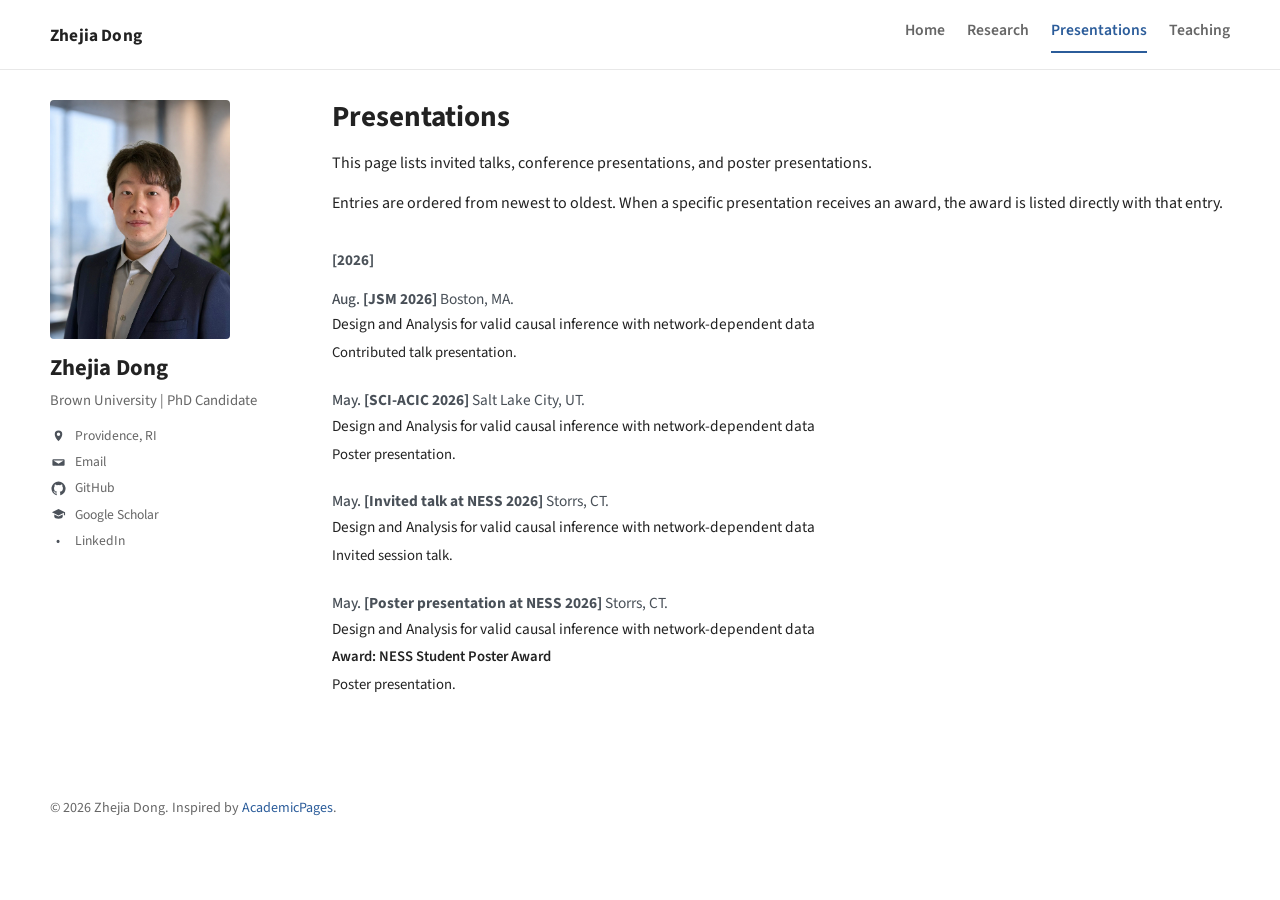
==== presentations.html @ 293a19c8 "backup: snapshot before markdown migration" ====
<!DOCTYPE html>
<html lang="en">
<head>
  <meta charset="UTF-8" />
  <meta name="viewport" content="width=device-width, initial-scale=1.0" />
  <title>Presentations | Zhejia Dong</title>
  <link rel="preconnect" href="https://fonts.googleapis.com">
  <link rel="preconnect" href="https://fonts.gstatic.com" crossorigin>
  <link href="https://fonts.googleapis.com/css2?family=Source+Sans+3:wght@400;600;700&display=swap" rel="stylesheet">
  <link rel="stylesheet" href="assets/style.css" />
</head>
<body data-page="presentations">
  <header class="site-header">
    <div class="site-header__inner">
      <a class="site-brand" href="index.html" data-brand-name>Zhejia Dong</a>
      <nav class="site-nav" aria-label="Main navigation">
        <a href="index.html" data-nav="home">Home</a>
        <a href="research.html" data-nav="research">Research</a>
        <a href="presentations.html" data-nav="presentations">Presentations</a>
        <a href="teaching.html" data-nav="teaching">Teaching</a>
      </nav>
    </div>
  </header>

  <main class="layout">
    <aside class="sidebar" aria-label="Profile sidebar">
      <div class="profile-card compact">
        <img class="profile-card__photo" src="assets/images/avatar-placeholder.svg" alt="Profile placeholder" data-profile-photo />
        <h1 class="profile-card__name" data-profile-name>Zhejia Dong</h1>
        <p class="profile-card__title" data-profile-title>Assistant Professor / Researcher</p>
        <ul class="profile-card__links" data-profile-links></ul>
      </div>
    </aside>

    <article class="content-column">
      <section class="content-panel">
        <h2 class="content-panel__title">Presentations</h2>
        <div class="rich-text" data-talks-overview></div>
      </section>

      <section class="content-panel">
        <div class="presentation-list" data-talk-list></div>
      </section>
    </article>
  </main>

  <footer class="site-footer">
    <p data-site-footer></p>
  </footer>

  <script src="assets/site-data.js"></script>
  <script src="assets/site.js"></script>
</body>
</html>
---- assets/style.css ----
:root {
  --bg: #ffffff;
  --text: #222222;
  --muted: #666666;
  --line: #e8e8e8;
  --accent: #2b5c9a;
  --max-width: 1180px;
  --sidebar-width: 240px;
}

* { box-sizing: border-box; }
html { scroll-behavior: smooth; }
body {
  margin: 0;
  font-family: 'Source Sans 3', -apple-system, BlinkMacSystemFont, 'Segoe UI', sans-serif;
  background: var(--bg);
  color: var(--text);
  line-height: 1.62;
}

a {
  color: var(--accent);
  text-decoration: none;
}

a:hover {
  text-decoration: underline;
}

.site-header {
  background: #ffffff;
  border-bottom: 1px solid var(--line);
}

.site-header__inner,
.layout,
.site-footer {
  width: min(calc(100% - 40px), var(--max-width));
  margin: 0 auto;
}

.site-header__inner {
  display: flex;
  justify-content: space-between;
  align-items: center;
  gap: 24px;
  padding: 18px 0 16px;
}

.site-brand {
  color: var(--text);
  font-size: 1.08rem;
  font-weight: 700;
  letter-spacing: 0.01em;
}

.site-nav {
  display: flex;
  flex-wrap: wrap;
  gap: 22px;
}

.site-nav a {
  color: var(--muted);
  font-size: 0.98rem;
  font-weight: 600;
  padding-bottom: 8px;
  border-bottom: 2px solid transparent;
}

.site-nav a.is-active {
  color: var(--accent);
  border-color: var(--accent);
}

.layout {
  display: grid;
  grid-template-columns: minmax(210px, var(--sidebar-width)) minmax(0, 1fr);
  gap: 42px;
  padding: 30px 0 54px;
  align-items: start;
}

.sidebar {
  position: sticky;
  top: 28px;
}

.profile-card {
  padding: 0;
}

.profile-card__photo {
  width: 100%;
  max-width: 180px;
  height: auto;
  display: block;
  margin: 0 0 16px;
  border-radius: 4px;
  object-fit: cover;
}

.profile-card__name {
  margin: 0 0 8px;
  font-size: 1.42rem;
  line-height: 1.15;
  font-weight: 700;
}

.profile-card__title {
  margin: 0 0 14px;
  color: var(--muted);
  font-size: 0.92rem;
}

.profile-card__links {
  list-style: none;
  margin: 0;
  padding: 0;
}

.profile-card__links li {
  display: flex;
  align-items: center;
  gap: 9px;
  margin: 0 0 8px;
  color: var(--muted);
  font-size: 0.85rem;
  line-height: 1.35;
}

.profile-card__links span.label {
  display: inline-block;
  min-width: 78px;
  color: var(--text);
  font-weight: 700;
}

.profile-card__links a {
  color: var(--muted);
}

.profile-card__links a:hover {
  color: var(--accent);
}

.profile-link-icon {
  display: inline-flex;
  width: 16px;
  min-width: 16px;
  justify-content: center;
  align-items: center;
  color: #4c525a;
  line-height: 1;
}

.profile-link-icon svg {
  width: 15px;
  height: 15px;
  fill: currentColor;
}

.profile-link-icon--text {
  font-size: 0.9rem;
  font-weight: 700;
}

.content-column {
  min-width: 0;
}

.content-panel {
  padding: 0;
  margin: 0 0 32px;
}

.hero-panel {
  margin-bottom: 28px;
}

.content-panel__title,
.content-panel__subtitle {
  margin: 0 0 16px;
  color: var(--text);
  line-height: 1.2;
}

.content-panel__title {
  font-size: 1.82rem;
  font-weight: 700;
}

.content-panel__subtitle {
  font-size: 1.28rem;
  font-weight: 700;
  margin-top: 26px;
}

.rich-text p {
  margin: 0 0 14px;
  font-size: 1rem;
}

.news-list {
  display: block;
}

.news-item {
  padding: 10px 0 16px;
  border-top: 1px solid var(--line);
}

.news-item:first-child {
  padding-top: 14px;
}

.news-item__lead {
  margin: 0;
  font-size: 0.98rem;
  line-height: 1.62;
}

.news-item__date {
  color: #555b63;
}

.news-item__label {
  font-weight: 700;
}

.news-item__details {
  margin: 6px 0 0 22px;
  padding-left: 18px;
  color: #4e555d;
  font-size: 0.96rem;
  font-style: italic;
}

.news-list--compact .news-item {
  padding: 8px 0 12px;
}

.news-list--compact .news-item__lead {
  font-size: 0.96rem;
}

.timeline-list,
.card-list {
  display: block;
}

.timeline-item,
.info-card {
  padding: 12px 0 14px;
  border: 0;
  border-bottom: 1px solid var(--line);
  background: transparent;
}

.timeline-item:first-child,
.info-card:first-child {
  padding-top: 4px;
}

.timeline-item:last-child,
.info-card:last-child {
  border-bottom: 0;
}

.timeline-item__meta,
.info-card__meta {
  color: var(--muted);
  font-size: 0.92rem;
  margin-bottom: 6px;
}

.timeline-item__title,
.info-card__title {
  margin: 0 0 6px;
  font-size: 1.04rem;
  line-height: 1.35;
}

.timeline-item__body,
.info-card__body {
  margin: 0;
  font-size: 0.98rem;
}

.info-card__award,
.info-card__note {
  margin: 6px 0 0;
  font-size: 0.92rem;
}

.info-card__award {
  color: var(--text);
  font-weight: 600;
}

.info-card__note {
  color: var(--muted);
}

.pill-row {
  display: flex;
  flex-wrap: wrap;
  gap: 8px;
  margin-top: 10px;
}

.pill {
  display: inline-flex;
  align-items: center;
  border-radius: 999px;
  background: #f3f6fb;
  color: var(--accent);
  padding: 4px 10px;
  font-size: 0.82rem;
  font-weight: 600;
}

.link-row {
  display: flex;
  flex-wrap: wrap;
  gap: 16px;
  margin-top: 8px;
}

.link-row a {
  font-weight: 600;
  font-size: 0.92rem;
}

.presentation-list {
  display: block;
}

.presentation-year {
  margin: 0 0 14px;
  font-size: 0.94rem;
  font-weight: 700;
  color: #4b5259;
}

.presentation-item {
  margin: 0 0 24px;
}

.presentation-line,
.presentation-title,
.presentation-award,
.presentation-note {
  margin: 0;
}

.presentation-line {
  font-size: 0.96rem;
  line-height: 1.55;
  color: #495058;
}

.presentation-month {
  font-weight: 500;
}

.presentation-tag {
  font-weight: 700;
}

.presentation-title {
  margin-top: 2px;
  font-size: 0.96rem;
  line-height: 1.55;
  color: var(--text);
}

.presentation-award,
.presentation-note {
  margin-top: 4px;
  font-size: 0.92rem;
}

.presentation-award {
  font-weight: 600;
}

.site-footer {
  padding: 0 0 36px;
  color: var(--muted);
  font-size: 0.88rem;
}

@media (max-width: 920px) {
  .layout {
    grid-template-columns: 1fr;
    gap: 28px;
  }

  .sidebar {
    position: static;
  }

  .profile-card__photo {
    max-width: 170px;
  }
}

@media (max-width: 640px) {
  .site-header__inner {
    flex-direction: column;
    align-items: flex-start;
  }

  .site-nav {
    gap: 16px;
  }

  .content-panel__title {
    font-size: 1.7rem;
  }

  .content-panel__subtitle {
    font-size: 1.28rem;
  }

  .rich-text p,
  .news-item__lead,
  .presentation-line,
  .presentation-title,
  .timeline-item__body,
  .info-card__body {
    font-size: 0.96rem;
  }
}
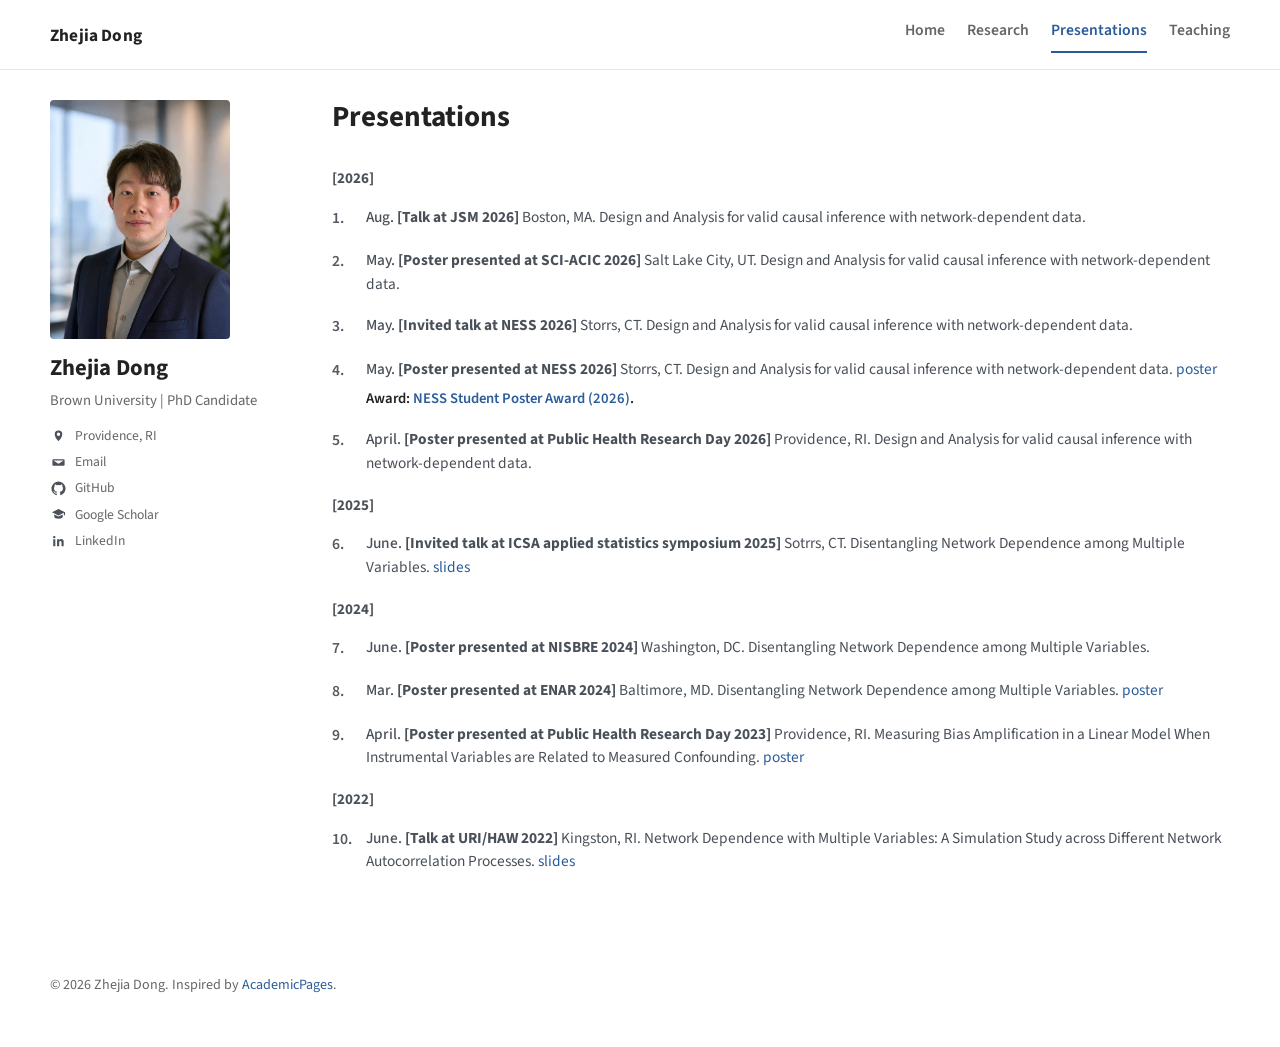
==== commit 843ba4fc: "feat: finalize personal website content structure and styling" ====
--- a/presentations.html
+++ b/presentations.html
@@ -8,7 +8,9 @@
   <link rel="preconnect" href="https://fonts.googleapis.com">
   <link rel="preconnect" href="https://fonts.gstatic.com" crossorigin>
   <link href="https://fonts.googleapis.com/css2?family=Source+Sans+3:wght@400;600;700&display=swap" rel="stylesheet">
-  <link rel="stylesheet" href="assets/style.css" />
+  <script>
+    document.write('<link rel="stylesheet" href="assets/style.css?v=' + Date.now() + '">');
+  </script>
 </head>
 <body data-page="presentations">
   <header class="site-header">
@@ -26,7 +28,7 @@
   <main class="layout">
     <aside class="sidebar" aria-label="Profile sidebar">
       <div class="profile-card compact">
-        <img class="profile-card__photo" src="assets/images/avatar-placeholder.svg" alt="Profile placeholder" data-profile-photo />
+        <img class="profile-card__photo" src="assets/images/profile.jpg" alt="Zhejia Dong photo" data-profile-photo />
         <h1 class="profile-card__name" data-profile-name>Zhejia Dong</h1>
         <p class="profile-card__title" data-profile-title>Assistant Professor / Researcher</p>
         <ul class="profile-card__links" data-profile-links></ul>
@@ -49,7 +51,11 @@
     <p data-site-footer></p>
   </footer>
 
-  <script src="assets/site-data.js"></script>
-  <script src="assets/site.js"></script>
+  <script>
+    const assetVersion = Date.now();
+    document.write('<script src="assets/site-data.js?v=' + assetVersion + '"><\/script>');
+    document.write('<script src="assets/presentations-data.js?v=' + assetVersion + '"><\/script>');
+    document.write('<script src="assets/site.js?v=' + assetVersion + '"><\/script>');
+  </script>
 </body>
 </html>
--- a/assets/style.css
+++ b/assets/style.css
@@ -206,18 +206,22 @@
 }
 
 .news-item {
-  padding: 10px 0 16px;
-  border-top: 1px solid var(--line);
+  padding: 0 0 4px;
+  border-top: 0;
+}
+
+.news-item + .news-item {
+  margin-top: 4px;
 }
 
 .news-item:first-child {
-  padding-top: 14px;
+  padding-top: 0;
 }
 
 .news-item__lead {
   margin: 0;
   font-size: 0.98rem;
-  line-height: 1.62;
+  line-height: 1.42;
 }
 
 .news-item__date {
@@ -226,6 +230,21 @@
 
 .news-item__label {
   font-weight: 700;
+}
+
+[data-news-list] .news-item,
+[data-awards-list] .news-item {
+  padding-bottom: 4px;
+}
+
+[data-news-list] .news-item + .news-item,
+[data-awards-list] .news-item + .news-item {
+  margin-top: 4px;
+}
+
+[data-news-list] .news-item__lead,
+[data-awards-list] .news-item__lead {
+  line-height: 1.42;
 }
 
 .news-item__details {
@@ -237,11 +256,16 @@
 }
 
 .news-list--compact .news-item {
-  padding: 8px 0 12px;
+  padding: 0 0 4px;
+}
+
+.news-list--compact .news-item + .news-item {
+  margin-top: 4px;
 }
 
 .news-list--compact .news-item__lead {
   font-size: 0.96rem;
+  line-height: 1.42;
 }
 
 .timeline-list,
@@ -249,22 +273,104 @@
   display: block;
 }
 
+.numbered-list {
+  counter-reset: item;
+}
+
+.numbered-list > .info-card,
+.numbered-list > .presentation-item {
+  position: relative;
+  padding-left: 34px;
+}
+
+.numbered-list > .info-card::before,
+.numbered-list > .presentation-item::before {
+  counter-increment: item;
+  content: counter(item) ".";
+  position: absolute;
+  left: 0;
+  top: 12px;
+  width: 24px;
+  color: #555b63;
+  font-size: 0.98rem;
+  font-weight: 600;
+  line-height: 1.4;
+}
+
+.numbered-list > .info-card:first-child::before,
+.numbered-list > .presentation-item:first-of-type::before {
+  top: 4px;
+}
+
+.numbered-list > .info-card.info-card--simple {
+  display: grid;
+  grid-template-columns: 28px minmax(0, 1fr);
+  column-gap: 6px;
+  align-items: start;
+  padding-left: 0;
+}
+
+.numbered-list > .presentation-item {
+  display: grid;
+  grid-template-columns: 28px minmax(0, 1fr);
+  column-gap: 6px;
+  align-items: start;
+  padding-left: 0;
+}
+
+.numbered-list > .info-card.info-card--simple::before,
+.numbered-list > .presentation-item::before {
+  position: static;
+  width: auto;
+  line-height: 1.6;
+}
+
+.numbered-list > .info-card.info-card--simple .info-card__plain,
+.numbered-list > .presentation-item > * {
+  grid-column: 2;
+}
+
+.simple-list {
+  margin: 8px 0 0 0;
+  padding-left: 22px;
+}
+
+.simple-list li {
+  margin: 0 0 10px;
+  font-size: 1rem;
+  line-height: 1.6;
+  font-weight: 400;
+}
+
+.simple-lines {
+  margin: 4px 0 0;
+}
+
+.simple-lines__item {
+  margin: 0 0 12px;
+  font-size: 0.98rem;
+  line-height: 1.6;
+}
+
 .timeline-item,
 .info-card {
-  padding: 12px 0 14px;
+  padding: 0 0 12px;
   border: 0;
-  border-bottom: 1px solid var(--line);
   background: transparent;
+}
+
+.info-card + .info-card,
+.timeline-item + .timeline-item {
+  margin-top: 16px;
+}
+
+.info-card--simple {
+  padding: 0 0 10px;
 }
 
 .timeline-item:first-child,
 .info-card:first-child {
-  padding-top: 4px;
-}
-
-.timeline-item:last-child,
-.info-card:last-child {
-  border-bottom: 0;
+  padding-top: 0;
 }
 
 .timeline-item__meta,
@@ -276,26 +382,44 @@
 
 .timeline-item__title,
 .info-card__title {
-  margin: 0 0 6px;
-  font-size: 1.04rem;
+  margin: 0 0 4px;
+  font-size: 1.01rem;
   line-height: 1.35;
+  font-weight: 600;
+}
+
+.info-card__title a {
+  color: inherit;
+  text-decoration: none;
+}
+
+.info-card__title a:hover {
+  color: var(--accent);
+  text-decoration: underline;
 }
 
 .timeline-item__body,
 .info-card__body {
   margin: 0;
+  font-size: 0.97rem;
+}
+
+.info-card__plain {
+  margin: 0;
   font-size: 0.98rem;
+  line-height: 1.6;
 }
 
 .info-card__award,
 .info-card__note {
-  margin: 6px 0 0;
-  font-size: 0.92rem;
+  margin: 3px 0 0;
+  font-size: 0.9rem;
+  line-height: 1.5;
 }
 
 .info-card__award {
   color: var(--text);
-  font-weight: 600;
+  font-weight: 500;
 }
 
 .info-card__note {
@@ -323,13 +447,18 @@
 .link-row {
   display: flex;
   flex-wrap: wrap;
-  gap: 16px;
-  margin-top: 8px;
+  gap: 12px;
+  margin-top: 6px;
 }
 
 .link-row a {
-  font-weight: 600;
-  font-size: 0.92rem;
+  font-weight: 500;
+  font-size: 0.9rem;
+  text-decoration: none;
+}
+
+.link-row a:hover {
+  text-decoration: underline;
 }
 
 .presentation-list {
@@ -344,11 +473,16 @@
 }
 
 .presentation-item {
-  margin: 0 0 24px;
+  margin: 0 0 18px;
+}
+
+.presentation-item--simple {
+  margin: 0 0 12px;
 }
 
 .presentation-line,
 .presentation-title,
+.presentation-body,
 .presentation-award,
 .presentation-note {
   margin: 0;
@@ -358,6 +492,23 @@
   font-size: 0.96rem;
   line-height: 1.55;
   color: #495058;
+}
+
+.presentation-line a {
+  color: var(--accent);
+  text-decoration: none;
+}
+
+.presentation-line a:hover {
+  color: var(--accent);
+  text-decoration: underline;
+}
+
+.presentation-body {
+  margin-top: 4px;
+  font-size: 0.96rem;
+  line-height: 1.55;
+  color: var(--text);
 }
 
 .presentation-month {
